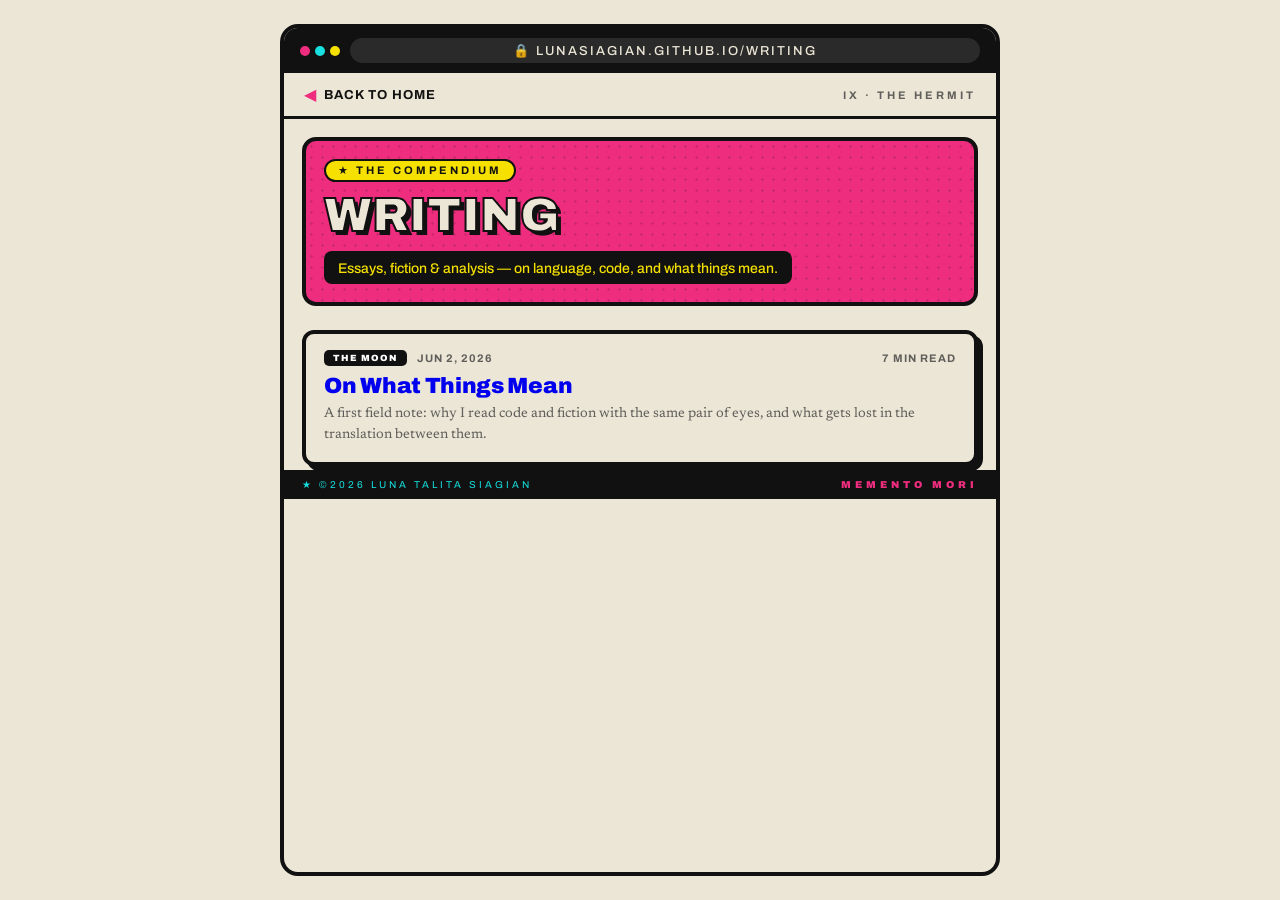
==== writing/index.html @ ccf1a3ba "Add self-hosted writing section; rework homepage with ZZZ x P3 UX - Homepage: ZZZ comic-zine UI + Pe" ====
<!DOCTYPE html>
<html lang="en">
<head>
<meta charset="UTF-8">
<meta name="viewport" content="width=device-width, initial-scale=1.0">
<title>Writing — Luna Talita Siagian</title>
<meta name="description" content="Essays, fiction & analysis by Luna Talita Siagian — on language, code, and what things mean.">
<link rel="preconnect" href="https://fonts.googleapis.com">
<link rel="preconnect" href="https://fonts.gstatic.com" crossorigin>
<link href="https://fonts.googleapis.com/css2?family=Archivo:wght@400;500;700;900&family=Newsreader:ital,opsz,wght@0,6..72,400;0,6..72,500;1,6..72,400&display=swap" rel="stylesheet">
<link rel="stylesheet" href="writing.css">
</head>
<body>
  <main class="page">

    <div class="chrome">
      <div class="dots">
        <span style="background:var(--pink)"></span>
        <span style="background:var(--cyan)"></span>
        <span style="background:var(--yellow)"></span>
      </div>
      <div class="urlbar">&#128274; LUNASIAGIAN.GITHUB.IO/WRITING</div>
    </div>

    <div class="subnav">
      <a class="back" href="../index.html"><span class="arr">&#9664;</span> BACK TO HOME</a>
      <span class="crumb">IX &middot; THE HERMIT</span>
    </div>

    <div class="arc-hero">
      <div class="halftone"></div>
      <span class="label">&#9733; THE COMPENDIUM</span>
      <h1>WRITING</h1>
      <div class="blurb"><span>Essays, fiction &amp; analysis &mdash; on language, code, and what things mean.</span></div>
    </div>

    <!-- ===========================================================
         ESSAY INDEX
         To add a new essay: copy one <a class="entry"> block,
         point href at your new file, and fill in the fields.
         Newest essay goes at the TOP.
         =========================================================== -->
    <div class="list">

      <a class="entry" href="on-what-things-mean.html">
        <div class="meta">
          <span class="arc-tag">THE MOON</span>
          <span class="date">JUN 2, 2026</span>
          <span class="rt">7 MIN READ</span>
        </div>
        <h2>On What Things Mean</h2>
        <p class="dek">A first field note: why I read code and fiction with the same pair of eyes, and what gets lost in the translation between them.</p>
      </a>

    </div>

    <footer>
      <span class="left">&#9733; &copy;2026 LUNA TALITA SIAGIAN</span>
      <span class="right">MEMENTO MORI</span>
    </footer>

  </main>
</body>
</html>
---- writing/writing.css ----
/* ============================================================
   Luna Talita Siagian — Writing
   Shared stylesheet for the essay index and all essay pages.
   ZZZ comic-zine surface · Persona 3 UX framing.
   Edit ONCE here; every essay updates.
   ============================================================ */

:root{
  --pink:#EF2D7E;
  --cyan:#16E0E0;
  --yellow:#F5E000;
  --cream:#ECE6D6;
  --ink:#111111;
  --muted:#5F5E5A;
}
*{margin:0;padding:0;box-sizing:border-box;}
body{
  background:var(--cream);
  font-family:'Archivo',system-ui,sans-serif;
  color:var(--ink);
  min-height:100vh;
  display:flex;
  justify-content:center;
  padding:24px 16px;
}
.page{
  width:100%;
  max-width:720px;
  background:var(--cream);
  border:4px solid var(--ink);
  border-radius:18px;
  overflow:hidden;
}

/* browser-chrome bar (matches homepage) */
.chrome{background:var(--ink);display:flex;align-items:center;gap:10px;padding:10px 16px;}
.dots{display:flex;gap:5px;}
.dots span{width:10px;height:10px;border-radius:50%;display:block;}
.urlbar{flex:1;background:#2a2a2a;border-radius:20px;text-align:center;color:var(--cream);font-size:13px;letter-spacing:2px;padding:5px 0;font-weight:500;}

/* back / breadcrumb bar (P3 menu return) */
.subnav{display:flex;align-items:center;justify-content:space-between;padding:12px 20px;border-bottom:3px solid var(--ink);flex-wrap:wrap;gap:8px;}
.subnav .back{display:inline-flex;align-items:center;gap:7px;text-decoration:none;color:var(--ink);font-weight:700;font-size:13px;letter-spacing:1px;transition:transform .1s ease;}
.subnav .back:hover{transform:translateX(-3px);}
.subnav .back .arr{color:var(--pink);font-size:16px;}
.subnav .crumb{font-size:11px;letter-spacing:3px;font-weight:700;color:var(--muted);}

/* ---- archive header (index page) ---- */
.arc-hero{position:relative;margin:18px;border:4px solid var(--ink);border-radius:14px;background:var(--pink);overflow:hidden;padding:18px;}
.arc-hero .halftone{position:absolute;inset:0;background-image:radial-gradient(var(--ink) 1.3px,transparent 1.3px);background-size:11px 11px;opacity:0.16;}
.arc-hero .label{position:relative;font-size:11px;letter-spacing:3px;font-weight:700;color:var(--ink);background:var(--yellow);display:inline-block;padding:3px 12px;border-radius:20px;border:2px solid var(--ink);}
.arc-hero h1{position:relative;margin-top:12px;font-size:48px;line-height:0.9;font-weight:900;color:var(--cream);-webkit-text-stroke:2px var(--ink);text-shadow:4px 4px 0 var(--ink);}
.arc-hero .blurb{position:relative;margin-top:14px;background:var(--ink);display:inline-block;padding:8px 14px;border-radius:8px;}
.arc-hero .blurb span{color:var(--yellow);font-size:14px;font-weight:500;}

/* ---- essay list ---- */
.list{display:flex;flex-direction:column;gap:12px;padding:6px 18px 4px;}
.entry{position:relative;display:block;text-decoration:none;border:4px solid var(--ink);border-radius:12px;background:var(--cream);padding:16px 18px;box-shadow:5px 5px 0 var(--ink);transition:transform .12s ease,box-shadow .12s ease;}
.entry:hover{transform:translate(-2px,-2px);box-shadow:7px 7px 0 var(--pink);}
.entry::before{content:"\25B6";position:absolute;left:-2px;top:24px;transform:translate(-130%,0) scale(.6);color:var(--pink);font-size:18px;opacity:0;text-shadow:2px 2px 0 var(--ink);transition:transform .12s ease,opacity .12s ease;}
.entry:hover::before{opacity:1;transform:translate(-130%,0) scale(1);}
.entry .meta{display:flex;align-items:center;gap:10px;flex-wrap:wrap;margin-bottom:8px;}
.entry .arc-tag{font-size:9px;letter-spacing:1px;font-weight:900;color:#fff;background:var(--ink);padding:3px 9px;border-radius:5px;}
.entry .date{font-size:11px;letter-spacing:1px;font-weight:700;color:var(--muted);}
.entry .rt{font-size:11px;letter-spacing:1px;font-weight:700;color:var(--muted);margin-left:auto;}
.entry h2{font-size:22px;line-height:1.1;font-weight:900;letter-spacing:-0.3px;}
.entry .dek{margin-top:6px;font-size:14px;line-height:1.5;color:var(--muted);font-family:'Newsreader',Georgia,serif;}

/* ---- single essay article ---- */
.article{padding:6px 0 0;}
.article .head{margin:18px;border:4px solid var(--ink);border-radius:14px;background:var(--cyan);overflow:hidden;padding:20px 18px;position:relative;}
.article .head .halftone{position:absolute;inset:0;background-image:radial-gradient(var(--ink) 1.3px,transparent 1.3px);background-size:11px 11px;opacity:0.14;}
.article .head .meta{position:relative;display:flex;align-items:center;gap:10px;flex-wrap:wrap;margin-bottom:10px;}
.article .head .arc-tag{font-size:9px;letter-spacing:1px;font-weight:900;color:var(--yellow);background:var(--ink);padding:3px 9px;border-radius:5px;}
.article .head .date,.article .head .rt{font-size:11px;letter-spacing:1px;font-weight:700;color:var(--ink);}
.article .head h1{position:relative;font-size:40px;line-height:0.95;font-weight:900;letter-spacing:-0.8px;color:var(--cream);-webkit-text-stroke:2px var(--ink);text-shadow:4px 4px 0 var(--ink);}
.article .head .dek{position:relative;margin-top:14px;font-family:'Newsreader',Georgia,serif;font-size:17px;line-height:1.5;color:var(--ink);font-weight:500;max-width:90%;}

/* body typography — readable long-form serif */
.body{padding:8px 28px 28px;font-family:'Newsreader',Georgia,serif;font-size:18px;line-height:1.72;color:#1c1c1a;}
.body > *{max-width:600px;margin-left:auto;margin-right:auto;}
.body p{margin:0 0 1.1em;}
.body h2{font-family:'Archivo',sans-serif;font-size:24px;font-weight:900;letter-spacing:-0.3px;margin:1.6em auto 0.5em;line-height:1.15;}
.body h3{font-family:'Archivo',sans-serif;font-size:18px;font-weight:700;letter-spacing:0.3px;margin:1.4em auto 0.4em;}
.body a{color:var(--ink);text-decoration:underline;text-decoration-color:var(--pink);text-decoration-thickness:2px;text-underline-offset:2px;}
.body a:hover{background:var(--yellow);}
.body blockquote{border-left:4px solid var(--pink);background:rgba(0,0,0,0.03);padding:10px 18px;margin:1.4em auto;font-style:italic;}
.body em{font-style:italic;}
.body strong{font-weight:700;}
.body hr{border:none;border-top:3px dashed var(--ink);max-width:120px;margin:2em auto;opacity:0.5;}
.body code{font-family:ui-monospace,Menlo,Consolas,monospace;font-size:0.85em;background:var(--ink);color:var(--cream);padding:1px 6px;border-radius:4px;}
.body ul,.body ol{margin:0 auto 1.1em;padding-left:1.3em;}
.body li{margin-bottom:0.4em;}
.body figure{margin:1.6em auto;}
.body figure img{max-width:100%;border:4px solid var(--ink);border-radius:10px;display:block;}
.body figcaption{font-family:'Archivo',sans-serif;font-size:12px;letter-spacing:0.5px;color:var(--muted);margin-top:8px;text-align:center;}

/* essay footer nav (cross-post + back) */
.essay-foot{margin:22px 28px;border-top:3px solid var(--ink);padding-top:18px;display:flex;align-items:center;justify-content:space-between;flex-wrap:wrap;gap:12px;}
.essay-foot .substack{text-decoration:none;font-weight:700;font-size:12px;letter-spacing:1px;color:var(--ink);border:3px solid var(--ink);border-radius:8px;padding:6px 14px;box-shadow:3px 3px 0 var(--pink);transition:transform .1s ease;}
.essay-foot .substack:hover{transform:translate(-1px,-1px);}
.essay-foot .more{text-decoration:none;font-weight:700;font-size:12px;letter-spacing:1px;color:var(--muted);}
.essay-foot .more:hover{color:var(--ink);}

/* footer (matches homepage) */
footer{display:flex;align-items:center;justify-content:space-between;background:var(--ink);padding:9px 18px;flex-wrap:wrap;gap:8px;}
footer .left{color:var(--cyan);font-size:10px;letter-spacing:3px;}
footer .right{color:var(--pink);font-size:10px;letter-spacing:4px;font-weight:900;}

@media (max-width:520px){
  .arc-hero h1{font-size:36px;}
  .article .head h1{font-size:30px;}
  .body{padding:8px 18px 24px;font-size:17px;}
  .entry .rt{margin-left:0;width:100%;}
}
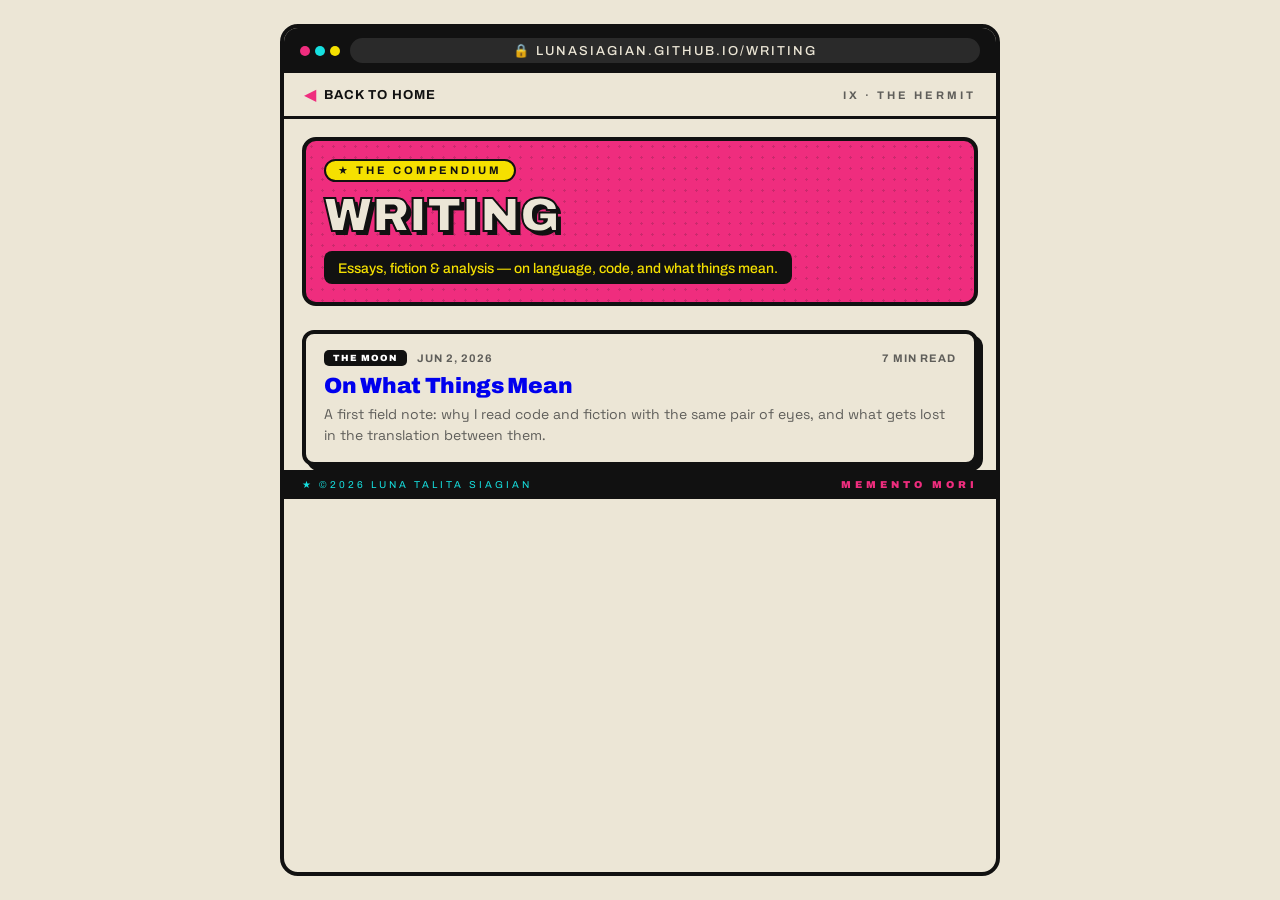
==== commit 953470e7: "switching essay body font to feel more congruous with the website theme" ====
--- a/writing/index.html
+++ b/writing/index.html
@@ -7,7 +7,7 @@
 <meta name="description" content="Essays, fiction & analysis by Luna Talita Siagian — on language, code, and what things mean.">
 <link rel="preconnect" href="https://fonts.googleapis.com">
 <link rel="preconnect" href="https://fonts.gstatic.com" crossorigin>
-<link href="https://fonts.googleapis.com/css2?family=Archivo:wght@400;500;700;900&family=Newsreader:ital,opsz,wght@0,6..72,400;0,6..72,500;1,6..72,400&display=swap" rel="stylesheet">
+<link href="https://fonts.googleapis.com/css2?family=Archivo:wght@400;500;700;900&family=Space+Grotesk:wght@400;500;700&display=swap" rel="stylesheet">
 <link rel="stylesheet" href="writing.css">
 </head>
 <body>
--- a/writing/writing.css
+++ b/writing/writing.css
@@ -64,7 +64,7 @@
 .entry .date{font-size:11px;letter-spacing:1px;font-weight:700;color:var(--muted);}
 .entry .rt{font-size:11px;letter-spacing:1px;font-weight:700;color:var(--muted);margin-left:auto;}
 .entry h2{font-size:22px;line-height:1.1;font-weight:900;letter-spacing:-0.3px;}
-.entry .dek{margin-top:6px;font-size:14px;line-height:1.5;color:var(--muted);font-family:'Newsreader',Georgia,serif;}
+.entry .dek{margin-top:6px;font-size:14px;line-height:1.5;color:var(--muted);font-family:'Space Grotesk',ui-sans-serif,sans-serif;}
 
 /* ---- single essay article ---- */
 .article{padding:6px 0 0;}
@@ -74,10 +74,10 @@
 .article .head .arc-tag{font-size:9px;letter-spacing:1px;font-weight:900;color:var(--yellow);background:var(--ink);padding:3px 9px;border-radius:5px;}
 .article .head .date,.article .head .rt{font-size:11px;letter-spacing:1px;font-weight:700;color:var(--ink);}
 .article .head h1{position:relative;font-size:40px;line-height:0.95;font-weight:900;letter-spacing:-0.8px;color:var(--cream);-webkit-text-stroke:2px var(--ink);text-shadow:4px 4px 0 var(--ink);}
-.article .head .dek{position:relative;margin-top:14px;font-family:'Newsreader',Georgia,serif;font-size:17px;line-height:1.5;color:var(--ink);font-weight:500;max-width:90%;}
+.article .head .dek{position:relative;margin-top:14px;font-family:'Space Grotesk',ui-sans-serif,sans-serif;font-size:17px;line-height:1.5;color:var(--ink);font-weight:500;max-width:90%;}
 
 /* body typography — readable long-form serif */
-.body{padding:8px 28px 28px;font-family:'Newsreader',Georgia,serif;font-size:18px;line-height:1.72;color:#1c1c1a;}
+.body{padding:8px 28px 28px;font-family:'Space Grotesk',ui-sans-serif,sans-serif;font-size:17px;line-height:1.62;color:#1c1c1a;letter-spacing:-0.1px;}
 .body > *{max-width:600px;margin-left:auto;margin-right:auto;}
 .body p{margin:0 0 1.1em;}
 .body h2{font-family:'Archivo',sans-serif;font-size:24px;font-weight:900;letter-spacing:-0.3px;margin:1.6em auto 0.5em;line-height:1.15;}
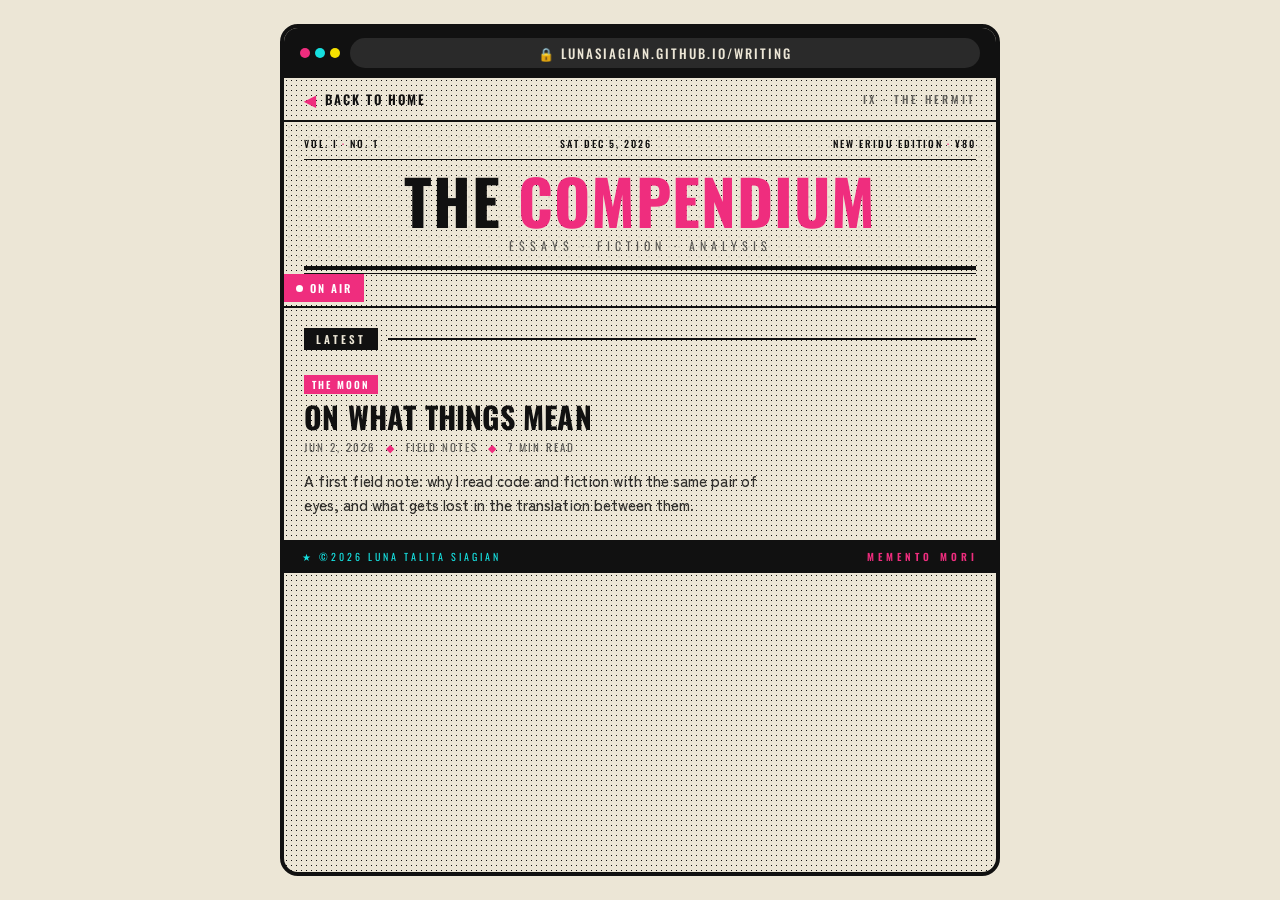
==== commit 96a7c990: "hopefully this time i'm happy with the way it looks and nothing breaks" ====
--- a/writing/index.html
+++ b/writing/index.html
@@ -7,7 +7,7 @@
 <meta name="description" content="Essays, fiction & analysis by Luna Talita Siagian — on language, code, and what things mean.">
 <link rel="preconnect" href="https://fonts.googleapis.com">
 <link rel="preconnect" href="https://fonts.gstatic.com" crossorigin>
-<link href="https://fonts.googleapis.com/css2?family=Archivo:wght@400;500;700;900&family=Space+Grotesk:wght@400;500;700&display=swap" rel="stylesheet">
+<link href="https://fonts.googleapis.com/css2?family=Oswald:wght@400;500;600;700&family=Zen+Kaku+Gothic+New:wght@400;500;700;900&display=swap" rel="stylesheet">
 <link rel="stylesheet" href="writing.css">
 </head>
 <body>
@@ -27,28 +27,44 @@
       <span class="crumb">IX &middot; THE HERMIT</span>
     </div>
 
-    <div class="arc-hero">
+    <!-- ===================== MASTHEAD ===================== -->
+    <div class="masthead">
       <div class="halftone"></div>
-      <span class="label">&#9733; THE COMPENDIUM</span>
-      <h1>WRITING</h1>
-      <div class="blurb"><span>Essays, fiction &amp; analysis &mdash; on language, code, and what things mean.</span></div>
+      <div class="ed-row">
+        <span>VOL. I <span class="dot">&middot;</span> NO. 1</span>
+        <span id="ed-date">&mdash; &mdash;</span>
+        <span>NEW ERIDU EDITION <span class="dot">&middot;</span> &yen;80</span>
+      </div>
+      <div class="nameplate">THE&nbsp;<span class="neon">COMPENDIUM</span></div>
+      <div class="tagline">ESSAYS &middot; FICTION &middot; ANALYSIS</div>
+    </div>
+    <div class="rule2"></div>
+
+    <!-- broadcast strip -->
+    <div class="broadcast">
+      <span class="live">ON AIR</span>
+      <div class="ticker"><span>ESSAYS &middot; FICTION &middot; ANALYSIS &middot; ON LANGUAGE, CODE &amp; MEANING &middot; I EXPLORE WHAT THINGS MEAN &mdash; THROUGH CODE, THROUGH FICTION &middot;&nbsp;</span></div>
     </div>
 
-    <!-- ===========================================================
-         ESSAY INDEX
-         To add a new essay: copy one <a class="entry"> block,
-         point href at your new file, and fill in the fields.
-         Newest essay goes at the TOP.
-         =========================================================== -->
-    <div class="list">
+    <!-- ===================== FRONT PAGE ===================== -->
+    <div class="frontpage">
+      <div class="section-tag"><span class="t">LATEST</span><span class="ln"></span></div>
 
-      <a class="entry" href="on-what-things-mean.html">
-        <div class="meta">
-          <span class="arc-tag">THE MOON</span>
-          <span class="date">JUN 2, 2026</span>
-          <span class="rt">7 MIN READ</span>
+      <!-- ===========================================================
+           ESSAY INDEX
+           To add a new essay: copy one <a class="story"> block,
+           point href at your new file, and fill in the fields.
+           Newest essay goes at the TOP.
+           =========================================================== -->
+
+      <a class="story" href="on-what-things-mean.html">
+        <span class="kicker">THE MOON</span>
+        <div class="head">On What Things Mean</div>
+        <div class="dateline">
+          <span>JUN 2, 2026</span><span class="sep">&#9670;</span>
+          <span>FIELD NOTES</span><span class="sep">&#9670;</span>
+          <span>7 MIN READ</span>
         </div>
-        <h2>On What Things Mean</h2>
         <p class="dek">A first field note: why I read code and fiction with the same pair of eyes, and what gets lost in the translation between them.</p>
       </a>
 
@@ -60,5 +76,15 @@
     </footer>
 
   </main>
+
+<script>
+  /* live dateline in the masthead edition row */
+  (function(){
+    var WD=["SUN","MON","TUE","WED","THU","FRI","SAT"];
+    var MO=["JAN","FEB","MAR","APR","MAY","JUN","JUL","AUG","SEP","OCT","NOV","DEC"];
+    var d=new Date(), el=document.getElementById("ed-date");
+    if(el) el.textContent=WD[d.getDay()]+" "+MO[d.getMonth()]+" "+d.getDate()+", "+d.getFullYear();
+  })();
+</script>
 </body>
 </html>
--- a/writing/writing.css
+++ b/writing/writing.css
@@ -1,7 +1,9 @@
 /* ============================================================
    Luna Talita Siagian — Writing
-   Shared stylesheet for the essay index and all essay pages.
-   ZZZ comic-zine surface · Persona 3 UX framing.
+   Shared stylesheet for the essay index + all essay pages.
+   ZZZ comic-zine + 80s Hong Kong / Tokyo broadcast-newsprint.
+   Ink-on-cream newsprint, neon spot colour, condensed tabloid
+   headlines (Oswald), Tokyo-gothic body (Zen Kaku Gothic New).
    Edit ONCE here; every essay updates.
    ============================================================ */
 
@@ -12,11 +14,14 @@
   --cream:#ECE6D6;
   --ink:#111111;
   --muted:#5F5E5A;
+  --news:#E4DDC9;            /* slightly warmer newsprint panel */
+  --disp:'Oswald',sans-serif;
+  --body:'Zen Kaku Gothic New',system-ui,sans-serif;
 }
 *{margin:0;padding:0;box-sizing:border-box;}
 body{
   background:var(--cream);
-  font-family:'Archivo',system-ui,sans-serif;
+  font-family:var(--body);
   color:var(--ink);
   min-height:100vh;
   display:flex;
@@ -30,86 +35,131 @@
   border:4px solid var(--ink);
   border-radius:18px;
   overflow:hidden;
+  /* faint newsprint grain */
+  background-image:radial-gradient(var(--ink) 0.5px, transparent 0.6px);
+  background-size:5px 5px;
+  background-blend-mode:normal;
 }
+.page{background-color:var(--cream);}
 
 /* browser-chrome bar (matches homepage) */
 .chrome{background:var(--ink);display:flex;align-items:center;gap:10px;padding:10px 16px;}
 .dots{display:flex;gap:5px;}
 .dots span{width:10px;height:10px;border-radius:50%;display:block;}
-.urlbar{flex:1;background:#2a2a2a;border-radius:20px;text-align:center;color:var(--cream);font-size:13px;letter-spacing:2px;padding:5px 0;font-weight:500;}
+.urlbar{flex:1;background:#2a2a2a;border-radius:20px;text-align:center;color:var(--cream);font-size:13px;letter-spacing:2px;padding:5px 0;font-weight:500;font-family:var(--disp);}
 
-/* back / breadcrumb bar (P3 menu return) */
-.subnav{display:flex;align-items:center;justify-content:space-between;padding:12px 20px;border-bottom:3px solid var(--ink);flex-wrap:wrap;gap:8px;}
-.subnav .back{display:inline-flex;align-items:center;gap:7px;text-decoration:none;color:var(--ink);font-weight:700;font-size:13px;letter-spacing:1px;transition:transform .1s ease;}
+/* return / breadcrumb bar */
+.subnav{display:flex;align-items:center;justify-content:space-between;padding:10px 20px;border-bottom:2px solid var(--ink);flex-wrap:wrap;gap:8px;font-family:var(--disp);}
+.subnav .back{display:inline-flex;align-items:center;gap:7px;text-decoration:none;color:var(--ink);font-weight:600;font-size:13px;letter-spacing:2px;text-transform:uppercase;transition:transform .1s ease;}
 .subnav .back:hover{transform:translateX(-3px);}
-.subnav .back .arr{color:var(--pink);font-size:16px;}
-.subnav .crumb{font-size:11px;letter-spacing:3px;font-weight:700;color:var(--muted);}
+.subnav .back .arr{color:var(--pink);font-size:15px;}
+.subnav .crumb{font-size:11px;letter-spacing:3px;font-weight:500;color:var(--muted);text-transform:uppercase;}
 
-/* ---- archive header (index page) ---- */
-.arc-hero{position:relative;margin:18px;border:4px solid var(--ink);border-radius:14px;background:var(--pink);overflow:hidden;padding:18px;}
-.arc-hero .halftone{position:absolute;inset:0;background-image:radial-gradient(var(--ink) 1.3px,transparent 1.3px);background-size:11px 11px;opacity:0.16;}
-.arc-hero .label{position:relative;font-size:11px;letter-spacing:3px;font-weight:700;color:var(--ink);background:var(--yellow);display:inline-block;padding:3px 12px;border-radius:20px;border:2px solid var(--ink);}
-.arc-hero h1{position:relative;margin-top:12px;font-size:48px;line-height:0.9;font-weight:900;color:var(--cream);-webkit-text-stroke:2px var(--ink);text-shadow:4px 4px 0 var(--ink);}
-.arc-hero .blurb{position:relative;margin-top:14px;background:var(--ink);display:inline-block;padding:8px 14px;border-radius:8px;}
-.arc-hero .blurb span{color:var(--yellow);font-size:14px;font-weight:500;}
+/* ===================== MASTHEAD (newspaper nameplate) ===================== */
+.masthead{position:relative;padding:14px 20px 0;overflow:hidden;}
+.masthead .halftone{position:absolute;inset:0;background-image:radial-gradient(var(--ink) 1.2px,transparent 1.2px);background-size:10px 10px;opacity:0.08;pointer-events:none;}
+.ed-row{position:relative;display:flex;align-items:center;justify-content:space-between;gap:8px;flex-wrap:wrap;
+  font-family:var(--disp);font-size:10px;letter-spacing:2px;text-transform:uppercase;font-weight:500;color:var(--ink);
+  padding-bottom:8px;border-bottom:1px solid var(--ink);}
+.ed-row .dot{color:var(--pink);}
+.nameplate{position:relative;text-align:center;font-family:var(--disp);font-weight:700;text-transform:uppercase;
+  font-size:62px;line-height:0.92;letter-spacing:1px;margin:12px 0 8px;color:var(--ink);}
+.nameplate .neon{color:var(--pink);}
+.tagline{position:relative;text-align:center;font-family:var(--disp);font-weight:400;font-size:12px;letter-spacing:5px;
+  text-transform:uppercase;color:var(--muted);padding-bottom:12px;}
+/* classic double rule */
+.rule2{height:0;border-top:4px solid var(--ink);position:relative;margin:0 20px;}
+.rule2::after{content:"";position:absolute;left:0;right:0;top:3px;border-top:1px solid var(--ink);}
 
-/* ---- essay list ---- */
-.list{display:flex;flex-direction:column;gap:12px;padding:6px 18px 4px;}
-.entry{position:relative;display:block;text-decoration:none;border:4px solid var(--ink);border-radius:12px;background:var(--cream);padding:16px 18px;box-shadow:5px 5px 0 var(--ink);transition:transform .12s ease,box-shadow .12s ease;}
-.entry:hover{transform:translate(-2px,-2px);box-shadow:7px 7px 0 var(--pink);}
-.entry::before{content:"\25B6";position:absolute;left:-2px;top:24px;transform:translate(-130%,0) scale(.6);color:var(--pink);font-size:18px;opacity:0;text-shadow:2px 2px 0 var(--ink);transition:transform .12s ease,opacity .12s ease;}
-.entry:hover::before{opacity:1;transform:translate(-130%,0) scale(1);}
-.entry .meta{display:flex;align-items:center;gap:10px;flex-wrap:wrap;margin-bottom:8px;}
-.entry .arc-tag{font-size:9px;letter-spacing:1px;font-weight:900;color:#fff;background:var(--ink);padding:3px 9px;border-radius:5px;}
-.entry .date{font-size:11px;letter-spacing:1px;font-weight:700;color:var(--muted);}
-.entry .rt{font-size:11px;letter-spacing:1px;font-weight:700;color:var(--muted);margin-left:auto;}
-.entry h2{font-size:22px;line-height:1.1;font-weight:900;letter-spacing:-0.3px;}
-.entry .dek{margin-top:6px;font-size:14px;line-height:1.5;color:var(--muted);font-family:'Space Grotesk',ui-sans-serif,sans-serif;}
+/* broadcast strip under masthead */
+.broadcast{display:flex;align-items:center;gap:0;border-bottom:2px solid var(--ink);font-family:var(--disp);}
+.broadcast .live{background:var(--pink);color:#fff;font-size:11px;font-weight:600;letter-spacing:2px;padding:6px 12px;display:flex;align-items:center;gap:7px;text-transform:uppercase;}
+.broadcast .live::before{content:"";width:7px;height:7px;border-radius:50%;background:#fff;animation:blink 1.6s ease-in-out infinite;}
+.broadcast .ticker{flex:1;overflow:hidden;white-space:nowrap;padding:6px 0;}
+.broadcast .ticker span{display:inline-block;font-size:11px;letter-spacing:3px;text-transform:uppercase;color:var(--ink);font-weight:500;padding-left:100%;animation:marquee 18s linear infinite;}
 
-/* ---- single essay article ---- */
-.article{padding:6px 0 0;}
-.article .head{margin:18px;border:4px solid var(--ink);border-radius:14px;background:var(--cyan);overflow:hidden;padding:20px 18px;position:relative;}
-.article .head .halftone{position:absolute;inset:0;background-image:radial-gradient(var(--ink) 1.3px,transparent 1.3px);background-size:11px 11px;opacity:0.14;}
-.article .head .meta{position:relative;display:flex;align-items:center;gap:10px;flex-wrap:wrap;margin-bottom:10px;}
-.article .head .arc-tag{font-size:9px;letter-spacing:1px;font-weight:900;color:var(--yellow);background:var(--ink);padding:3px 9px;border-radius:5px;}
-.article .head .date,.article .head .rt{font-size:11px;letter-spacing:1px;font-weight:700;color:var(--ink);}
-.article .head h1{position:relative;font-size:40px;line-height:0.95;font-weight:900;letter-spacing:-0.8px;color:var(--cream);-webkit-text-stroke:2px var(--ink);text-shadow:4px 4px 0 var(--ink);}
-.article .head .dek{position:relative;margin-top:14px;font-family:'Space Grotesk',ui-sans-serif,sans-serif;font-size:17px;line-height:1.5;color:var(--ink);font-weight:500;max-width:90%;}
+/* ===================== FRONT PAGE (essay index list) ===================== */
+.frontpage{padding:4px 20px 8px;}
+.section-tag{display:flex;align-items:center;gap:10px;margin:16px 0 4px;font-family:var(--disp);}
+.section-tag .t{background:var(--ink);color:var(--cream);font-size:11px;letter-spacing:3px;font-weight:600;padding:3px 12px;text-transform:uppercase;}
+.section-tag .ln{flex:1;height:2px;background:var(--ink);}
 
-/* body typography — readable long-form serif */
-.body{padding:8px 28px 28px;font-family:'Space Grotesk',ui-sans-serif,sans-serif;font-size:17px;line-height:1.62;color:#1c1c1a;letter-spacing:-0.1px;}
-.body > *{max-width:600px;margin-left:auto;margin-right:auto;}
-.body p{margin:0 0 1.1em;}
-.body h2{font-family:'Archivo',sans-serif;font-size:24px;font-weight:900;letter-spacing:-0.3px;margin:1.6em auto 0.5em;line-height:1.15;}
-.body h3{font-family:'Archivo',sans-serif;font-size:18px;font-weight:700;letter-spacing:0.3px;margin:1.4em auto 0.4em;}
+.story{position:relative;display:block;text-decoration:none;color:var(--ink);padding:16px 0;border-top:2px solid var(--ink);transition:background .12s ease,padding-left .12s ease;}
+.story:first-of-type{border-top:none;}
+.story:hover{background:rgba(239,45,126,0.06);padding-left:10px;}
+.story::before{content:"\25B6";position:absolute;left:-4px;top:18px;color:var(--pink);font-size:14px;opacity:0;transform:translateX(-6px);transition:opacity .12s,transform .12s;}
+.story:hover::before{opacity:1;transform:translateX(0);}
+.story .kicker{display:inline-block;font-family:var(--disp);font-size:10px;font-weight:600;letter-spacing:2px;text-transform:uppercase;color:#fff;background:var(--pink);padding:2px 8px;margin-bottom:8px;}
+.story .head{font-family:var(--disp);font-weight:700;text-transform:uppercase;font-size:30px;line-height:0.98;letter-spacing:0.2px;}
+.story:hover .head{color:var(--pink);}
+.story .dateline{font-family:var(--disp);font-size:11px;letter-spacing:2px;text-transform:uppercase;color:var(--muted);margin:8px 0;display:flex;gap:10px;flex-wrap:wrap;}
+.story .dateline .sep{color:var(--pink);}
+.story .dek{font-family:var(--body);font-size:15px;line-height:1.55;color:#33322f;max-width:60ch;}
+
+/* ===================== ARTICLE ===================== */
+.article{padding:0;}
+.art-head{position:relative;padding:18px 20px 0;}
+.art-head .halftone{position:absolute;inset:0;background-image:radial-gradient(var(--ink) 1.2px,transparent 1.2px);background-size:10px 10px;opacity:0.08;pointer-events:none;}
+.art-head .kicker{position:relative;display:inline-block;font-family:var(--disp);font-size:11px;font-weight:600;letter-spacing:2px;text-transform:uppercase;color:var(--yellow);background:var(--ink);padding:3px 10px;}
+.headline{position:relative;font-family:var(--disp);font-weight:700;text-transform:uppercase;font-size:52px;line-height:0.94;letter-spacing:0.3px;margin:12px 0 12px;color:var(--ink);}
+.byline{position:relative;display:flex;align-items:center;gap:12px;flex-wrap:wrap;font-family:var(--disp);font-size:11px;letter-spacing:2px;text-transform:uppercase;color:var(--muted);padding:10px 0;border-top:2px solid var(--ink);border-bottom:1px solid var(--ink);}
+.byline .by{color:var(--ink);font-weight:600;}
+.byline .sep{color:var(--pink);}
+.dek{position:relative;font-family:var(--body);font-weight:500;font-size:18px;line-height:1.5;color:#2a2926;margin:14px 0 0;max-width:62ch;}
+
+/* CRT broadcast lower-third */
+.lowerthird{position:relative;margin:16px 20px 0;background:var(--ink);color:var(--cream);display:flex;align-items:center;gap:12px;
+  padding:9px 14px;font-family:var(--disp);overflow:hidden;}
+.lowerthird::after{content:"";position:absolute;inset:0;pointer-events:none;
+  background:repeating-linear-gradient(to bottom, rgba(255,255,255,0.05) 0 1px, transparent 1px 3px);}
+.lowerthird .ch{background:var(--cyan);color:#06343a;font-size:11px;font-weight:600;letter-spacing:2px;padding:3px 9px;text-transform:uppercase;}
+.lowerthird .cap{font-size:11px;letter-spacing:3px;text-transform:uppercase;color:var(--cream);}
+.lowerthird .rec{margin-left:auto;display:flex;align-items:center;gap:7px;font-size:10px;letter-spacing:2px;color:var(--pink);}
+.lowerthird .rec::before{content:"";width:7px;height:7px;border-radius:50%;background:var(--pink);animation:blink 1.6s ease-in-out infinite;}
+
+/* body — Tokyo-gothic, readable long-form */
+.body{padding:18px 28px 28px;font-family:var(--body);font-size:17px;line-height:1.78;color:#1c1c1a;}
+.body > *{max-width:62ch;margin-left:auto;margin-right:auto;}
+.body p{margin:0 0 1.15em;}
+.body > p:first-of-type::first-letter{float:left;font-family:var(--disp);font-weight:700;font-size:62px;line-height:0.72;padding:6px 10px 0 0;color:var(--pink);}
+.body h2{font-family:var(--disp);font-weight:700;text-transform:uppercase;font-size:24px;letter-spacing:0.4px;margin:1.7em auto 0.5em;line-height:1.1;border-bottom:2px solid var(--ink);padding-bottom:6px;}
+.body h3{font-family:var(--disp);font-weight:600;text-transform:uppercase;font-size:16px;letter-spacing:1px;margin:1.4em auto 0.4em;}
 .body a{color:var(--ink);text-decoration:underline;text-decoration-color:var(--pink);text-decoration-thickness:2px;text-underline-offset:2px;}
 .body a:hover{background:var(--yellow);}
-.body blockquote{border-left:4px solid var(--pink);background:rgba(0,0,0,0.03);padding:10px 18px;margin:1.4em auto;font-style:italic;}
+.body blockquote{font-family:var(--disp);font-weight:500;text-transform:uppercase;font-size:21px;line-height:1.25;letter-spacing:0.3px;
+  border-top:3px solid var(--ink);border-bottom:3px solid var(--ink);padding:16px 0;margin:1.6em auto;color:var(--ink);max-width:54ch;}
 .body em{font-style:italic;}
 .body strong{font-weight:700;}
-.body hr{border:none;border-top:3px dashed var(--ink);max-width:120px;margin:2em auto;opacity:0.5;}
+.body hr{border:none;border-top:3px double var(--ink);max-width:140px;margin:2em auto;}
 .body code{font-family:ui-monospace,Menlo,Consolas,monospace;font-size:0.85em;background:var(--ink);color:var(--cream);padding:1px 6px;border-radius:4px;}
-.body ul,.body ol{margin:0 auto 1.1em;padding-left:1.3em;}
-.body li{margin-bottom:0.4em;}
+.body ul,.body ol{margin:0 auto 1.15em;padding-left:1.3em;}
+.body li{margin-bottom:0.45em;}
 .body figure{margin:1.6em auto;}
-.body figure img{max-width:100%;border:4px solid var(--ink);border-radius:10px;display:block;}
-.body figcaption{font-family:'Archivo',sans-serif;font-size:12px;letter-spacing:0.5px;color:var(--muted);margin-top:8px;text-align:center;}
+.body figure img{max-width:100%;border:3px solid var(--ink);display:block;}
+.body figcaption{font-family:var(--disp);font-size:11px;letter-spacing:1px;text-transform:uppercase;color:var(--muted);margin-top:8px;text-align:center;}
 
-/* essay footer nav (cross-post + back) */
-.essay-foot{margin:22px 28px;border-top:3px solid var(--ink);padding-top:18px;display:flex;align-items:center;justify-content:space-between;flex-wrap:wrap;gap:12px;}
-.essay-foot .substack{text-decoration:none;font-weight:700;font-size:12px;letter-spacing:1px;color:var(--ink);border:3px solid var(--ink);border-radius:8px;padding:6px 14px;box-shadow:3px 3px 0 var(--pink);transition:transform .1s ease;}
+/* essay footer */
+.essay-foot{margin:22px 28px;border-top:3px double var(--ink);padding-top:18px;display:flex;align-items:center;justify-content:space-between;flex-wrap:wrap;gap:12px;font-family:var(--disp);}
+.essay-foot .substack{text-decoration:none;font-weight:600;font-size:12px;letter-spacing:2px;text-transform:uppercase;color:var(--ink);border:3px solid var(--ink);padding:6px 14px;box-shadow:4px 4px 0 var(--pink);transition:transform .1s ease;}
 .essay-foot .substack:hover{transform:translate(-1px,-1px);}
-.essay-foot .more{text-decoration:none;font-weight:700;font-size:12px;letter-spacing:1px;color:var(--muted);}
+.essay-foot .more{text-decoration:none;font-weight:500;font-size:12px;letter-spacing:2px;text-transform:uppercase;color:var(--muted);}
 .essay-foot .more:hover{color:var(--ink);}
 
 /* footer (matches homepage) */
-footer{display:flex;align-items:center;justify-content:space-between;background:var(--ink);padding:9px 18px;flex-wrap:wrap;gap:8px;}
-footer .left{color:var(--cyan);font-size:10px;letter-spacing:3px;}
-footer .right{color:var(--pink);font-size:10px;letter-spacing:4px;font-weight:900;}
+footer{display:flex;align-items:center;justify-content:space-between;background:var(--ink);padding:9px 18px;flex-wrap:wrap;gap:8px;font-family:var(--disp);}
+footer .left{color:var(--cyan);font-size:10px;letter-spacing:3px;text-transform:uppercase;}
+footer .right{color:var(--pink);font-size:10px;letter-spacing:4px;font-weight:600;text-transform:uppercase;}
+
+@keyframes blink{0%,100%{opacity:1;}50%{opacity:.2;}}
+@keyframes marquee{to{transform:translateX(-100%);}}
 
 @media (max-width:520px){
-  .arc-hero h1{font-size:36px;}
-  .article .head h1{font-size:30px;}
-  .body{padding:8px 18px 24px;font-size:17px;}
-  .entry .rt{margin-left:0;width:100%;}
+  .nameplate{font-size:40px;}
+  .headline{font-size:34px;}
+  .story .head{font-size:24px;}
+  .body{padding:16px 18px 24px;font-size:16px;}
 }
+@media (prefers-reduced-motion:reduce){
+  .broadcast .ticker span{animation:none;padding-left:12px;}
+  .broadcast .live::before,.lowerthird .rec::before{animation:none;}
+}
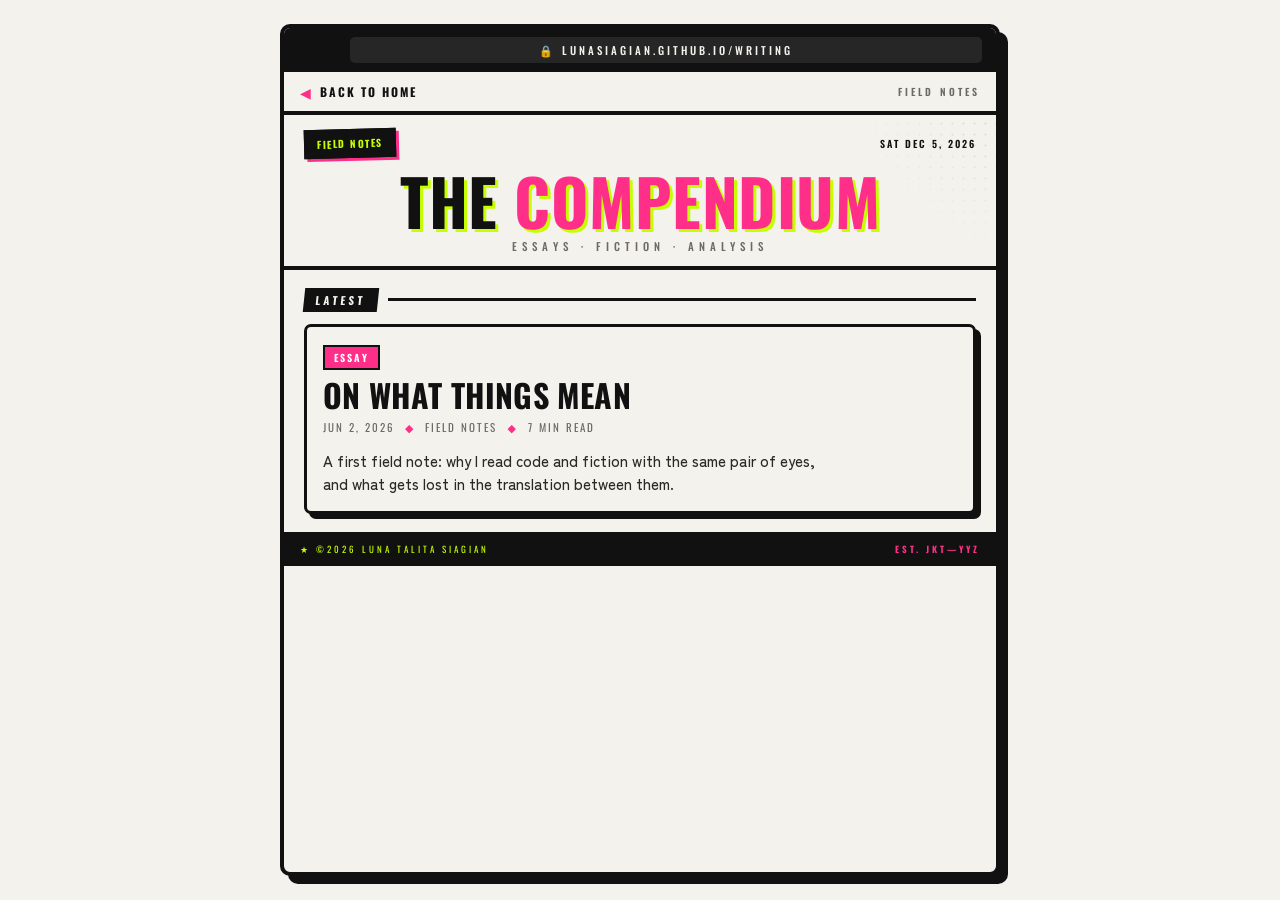
==== commit 3999a547: "note: fix the glitch container" ====
--- a/writing/index.html
+++ b/writing/index.html
@@ -9,8 +9,9 @@
 <link rel="preconnect" href="https://fonts.gstatic.com" crossorigin>
 <link href="https://fonts.googleapis.com/css2?family=Oswald:wght@400;500;600;700&family=Zen+Kaku+Gothic+New:wght@400;500;700;900&display=swap" rel="stylesheet">
 <link rel="stylesheet" href="writing.css">
+<link rel="stylesheet" href="../assets/fx.css">
 </head>
-<body>
+<body data-fx>
   <main class="page">
 
     <div class="chrome">
@@ -24,26 +25,18 @@
 
     <div class="subnav">
       <a class="back" href="../index.html"><span class="arr">&#9664;</span> BACK TO HOME</a>
-      <span class="crumb">IX &middot; THE HERMIT</span>
+      <span class="crumb">FIELD NOTES</span>
     </div>
 
     <!-- ===================== MASTHEAD ===================== -->
     <div class="masthead">
       <div class="halftone"></div>
-      <div class="ed-row">
-        <span>VOL. I <span class="dot">&middot;</span> NO. 1</span>
-        <span id="ed-date">&mdash; &mdash;</span>
-        <span>NEW ERIDU EDITION <span class="dot">&middot;</span> &yen;80</span>
+      <div class="status">
+        <span class="sticker">FIELD NOTES</span>
+        <span class="date" id="ed-date">&mdash;</span>
       </div>
       <div class="nameplate">THE&nbsp;<span class="neon">COMPENDIUM</span></div>
       <div class="tagline">ESSAYS &middot; FICTION &middot; ANALYSIS</div>
-    </div>
-    <div class="rule2"></div>
-
-    <!-- broadcast strip -->
-    <div class="broadcast">
-      <span class="live">ON AIR</span>
-      <div class="ticker"><span>ESSAYS &middot; FICTION &middot; ANALYSIS &middot; ON LANGUAGE, CODE &amp; MEANING &middot; I EXPLORE WHAT THINGS MEAN &mdash; THROUGH CODE, THROUGH FICTION &middot;&nbsp;</span></div>
     </div>
 
     <!-- ===================== FRONT PAGE ===================== -->
@@ -58,7 +51,7 @@
            =========================================================== -->
 
       <a class="story" href="on-what-things-mean.html">
-        <span class="kicker">THE MOON</span>
+        <span class="kicker">ESSAY</span>
         <div class="head">On What Things Mean</div>
         <div class="dateline">
           <span>JUN 2, 2026</span><span class="sep">&#9670;</span>
@@ -72,11 +65,12 @@
 
     <footer>
       <span class="left">&#9733; &copy;2026 LUNA TALITA SIAGIAN</span>
-      <span class="right">MEMENTO MORI</span>
+      <span class="right">EST. JKT&mdash;YYZ</span>
     </footer>
 
   </main>
 
+<script src="../assets/fx.js"></script>
 <script>
   /* live dateline in the masthead edition row */
   (function(){
--- a/writing/writing.css
+++ b/writing/writing.css
@@ -1,165 +1,152 @@
 /* ============================================================
-   Luna Talita Siagian — Writing
-   Shared stylesheet for the essay index + all essay pages.
-   ZZZ comic-zine + 80s Hong Kong / Tokyo broadcast-newsprint.
-   Ink-on-cream newsprint, neon spot colour, condensed tabloid
-   headlines (Oswald), Tokyo-gothic body (Zen Kaku Gothic New).
+   Luna Talita Siagian — Writing  ·  THE COMPENDIUM / FIELD NOTES
+   New Eridu Pop: bone + heavy black ink, acid-lime + magenta,
+   halftone, stickers, hard offset shadows, comic-pop energy.
+   Matches the home page. Condensed display = Oswald,
+   reading body = Zen Kaku Gothic New. Mobile-first.
+   No texture behind running text (legibility first).
    Edit ONCE here; every essay updates.
    ============================================================ */
 
 :root{
-  --pink:#EF2D7E;
-  --cyan:#16E0E0;
-  --yellow:#F5E000;
-  --cream:#ECE6D6;
+  --bone:#F4F2EC;
+  --paper2:#E9E5D8;
   --ink:#111111;
-  --muted:#5F5E5A;
-  --news:#E4DDC9;            /* slightly warmer newsprint panel */
-  --disp:'Oswald',sans-serif;
+  --lime:#C6FF00;
+  --mag:#FF2E88;
+  --muted:#6b6a63;
+  --disp:'Oswald',system-ui,sans-serif;
   --body:'Zen Kaku Gothic New',system-ui,sans-serif;
+  --fx-cyan:#C6FF00;--fx-lime:#C6FF00;--fx-mag:#FF2E88;
 }
 *{margin:0;padding:0;box-sizing:border-box;}
+html{-webkit-text-size-adjust:100%;}
 body{
-  background:var(--cream);
+  background:var(--bone);
   font-family:var(--body);
   color:var(--ink);
   min-height:100vh;
   display:flex;
   justify-content:center;
-  padding:24px 16px;
+  padding:12px;
 }
 .page{
   width:100%;
   max-width:720px;
-  background:var(--cream);
+  background:var(--bone);
   border:4px solid var(--ink);
-  border-radius:18px;
+  border-radius:10px;
   overflow:hidden;
-  /* faint newsprint grain */
-  background-image:radial-gradient(var(--ink) 0.5px, transparent 0.6px);
-  background-size:5px 5px;
-  background-blend-mode:normal;
+  box-shadow:8px 8px 0 var(--ink);
 }
-.page{background-color:var(--cream);}
 
-/* browser-chrome bar (matches homepage) */
-.chrome{background:var(--ink);display:flex;align-items:center;gap:10px;padding:10px 16px;}
-.dots{display:flex;gap:5px;}
+/* device top bar */
+.chrome{background:var(--ink);display:flex;align-items:center;gap:10px;padding:9px 14px;}
+.dots{display:flex;gap:6px;}
 .dots span{width:10px;height:10px;border-radius:50%;display:block;}
-.urlbar{flex:1;background:#2a2a2a;border-radius:20px;text-align:center;color:var(--cream);font-size:13px;letter-spacing:2px;padding:5px 0;font-weight:500;font-family:var(--disp);}
+.urlbar{flex:1;background:#262626;border-radius:5px;text-align:center;color:var(--bone);font-size:11px;letter-spacing:3px;padding:5px 0;font-weight:500;font-family:var(--disp);}
 
-/* return / breadcrumb bar */
-.subnav{display:flex;align-items:center;justify-content:space-between;padding:10px 20px;border-bottom:2px solid var(--ink);flex-wrap:wrap;gap:8px;font-family:var(--disp);}
-.subnav .back{display:inline-flex;align-items:center;gap:7px;text-decoration:none;color:var(--ink);font-weight:600;font-size:13px;letter-spacing:2px;text-transform:uppercase;transition:transform .1s ease;}
+/* return / breadcrumb */
+.subnav{display:flex;align-items:center;justify-content:space-between;padding:9px 16px;border-bottom:4px solid var(--ink);flex-wrap:wrap;gap:8px;font-family:var(--disp);}
+.subnav .back{display:inline-flex;align-items:center;gap:7px;text-decoration:none;color:var(--ink);font-weight:700;font-size:12px;letter-spacing:2px;text-transform:uppercase;}
+.subnav .back .arr{color:var(--mag);font-size:14px;}
 .subnav .back:hover{transform:translateX(-3px);}
-.subnav .back .arr{color:var(--pink);font-size:15px;}
-.subnav .crumb{font-size:11px;letter-spacing:3px;font-weight:500;color:var(--muted);text-transform:uppercase;}
+.subnav .crumb{font-size:10px;letter-spacing:3px;font-weight:600;color:var(--muted);text-transform:uppercase;}
 
-/* ===================== MASTHEAD (newspaper nameplate) ===================== */
-.masthead{position:relative;padding:14px 20px 0;overflow:hidden;}
-.masthead .halftone{position:absolute;inset:0;background-image:radial-gradient(var(--ink) 1.2px,transparent 1.2px);background-size:10px 10px;opacity:0.08;pointer-events:none;}
-.ed-row{position:relative;display:flex;align-items:center;justify-content:space-between;gap:8px;flex-wrap:wrap;
-  font-family:var(--disp);font-size:10px;letter-spacing:2px;text-transform:uppercase;font-weight:500;color:var(--ink);
-  padding-bottom:8px;border-bottom:1px solid var(--ink);}
-.ed-row .dot{color:var(--pink);}
+/* ===================== MASTHEAD ===================== */
+.masthead{position:relative;padding:14px 16px 12px;overflow:hidden;border-bottom:4px solid var(--ink);}
+.masthead .halftone{position:absolute;right:-30px;top:-30px;width:200px;height:160px;
+  background-image:radial-gradient(var(--ink) 1.3px,transparent 1.4px);background-size:11px 11px;opacity:0.10;
+  -webkit-mask:radial-gradient(circle at top right,#000,transparent 70%);mask:radial-gradient(circle at top right,#000,transparent 70%);pointer-events:none;}
+.status{position:relative;display:flex;align-items:center;justify-content:space-between;gap:8px;flex-wrap:wrap;margin-bottom:14px;font-family:var(--disp);}
+.sticker{display:inline-block;font-size:10px;font-weight:700;letter-spacing:1.5px;text-transform:uppercase;
+  background:var(--ink);color:var(--lime);padding:5px 11px;border:2px solid var(--ink);transform:rotate(-1.5deg);box-shadow:3px 3px 0 var(--mag);}
+.status .date{font-size:10px;letter-spacing:2px;font-weight:600;color:var(--ink);text-transform:uppercase;}
 .nameplate{position:relative;text-align:center;font-family:var(--disp);font-weight:700;text-transform:uppercase;
-  font-size:62px;line-height:0.92;letter-spacing:1px;margin:12px 0 8px;color:var(--ink);}
-.nameplate .neon{color:var(--pink);}
-.tagline{position:relative;text-align:center;font-family:var(--disp);font-weight:400;font-size:12px;letter-spacing:5px;
-  text-transform:uppercase;color:var(--muted);padding-bottom:12px;}
-/* classic double rule */
-.rule2{height:0;border-top:4px solid var(--ink);position:relative;margin:0 20px;}
-.rule2::after{content:"";position:absolute;left:0;right:0;top:3px;border-top:1px solid var(--ink);}
+  font-size:clamp(40px,12.5vw,64px);line-height:0.9;letter-spacing:0.5px;color:var(--ink);text-shadow:3px 3px 0 var(--lime);}
+.nameplate .neon{color:var(--mag);}
+.tagline{position:relative;text-align:center;font-family:var(--disp);font-weight:500;font-size:11px;letter-spacing:5px;
+  text-transform:uppercase;color:var(--muted);margin-top:8px;}
 
-/* broadcast strip under masthead */
-.broadcast{display:flex;align-items:center;gap:0;border-bottom:2px solid var(--ink);font-family:var(--disp);}
-.broadcast .live{background:var(--pink);color:#fff;font-size:11px;font-weight:600;letter-spacing:2px;padding:6px 12px;display:flex;align-items:center;gap:7px;text-transform:uppercase;}
-.broadcast .live::before{content:"";width:7px;height:7px;border-radius:50%;background:#fff;animation:blink 1.6s ease-in-out infinite;}
-.broadcast .ticker{flex:1;overflow:hidden;white-space:nowrap;padding:6px 0;}
-.broadcast .ticker span{display:inline-block;font-size:11px;letter-spacing:3px;text-transform:uppercase;color:var(--ink);font-weight:500;padding-left:100%;animation:marquee 18s linear infinite;}
+/* BREAKING NEWS ticker (kept as a pop element) */
+.broadcast{margin:14px 16px 4px;background:var(--ink);border:3px solid var(--ink);border-radius:5px;overflow:hidden;font-family:var(--disp);display:flex;align-items:stretch;box-shadow:4px 4px 0 var(--mag);}
+.broadcast .breaking{background:var(--mag);color:#fff;font-size:11px;font-weight:700;letter-spacing:1.5px;display:flex;align-items:center;padding:7px 12px;text-transform:uppercase;white-space:nowrap;}
+.broadcast .ticker{flex:1;overflow:hidden;white-space:nowrap;padding:7px 0;}
+.broadcast .ticker span{display:inline-block;font-size:12px;letter-spacing:2px;text-transform:uppercase;color:var(--bone);font-weight:600;padding-left:100%;animation:marquee 20s linear infinite;}
 
-/* ===================== FRONT PAGE (essay index list) ===================== */
-.frontpage{padding:4px 20px 8px;}
-.section-tag{display:flex;align-items:center;gap:10px;margin:16px 0 4px;font-family:var(--disp);}
-.section-tag .t{background:var(--ink);color:var(--cream);font-size:11px;letter-spacing:3px;font-weight:600;padding:3px 12px;text-transform:uppercase;}
-.section-tag .ln{flex:1;height:2px;background:var(--ink);}
+/* ===================== FRONT PAGE (essay list) ===================== */
+.frontpage{padding:10px 16px 6px;}
+.section-tag{display:flex;align-items:center;gap:10px;margin:8px 0 12px;font-family:var(--disp);}
+.section-tag .t{background:var(--ink);color:var(--bone);font-size:11px;letter-spacing:3px;font-weight:700;padding:4px 12px;text-transform:uppercase;transform:skewX(-6deg);}
+.section-tag .ln{flex:1;height:3px;background:var(--ink);}
 
-.story{position:relative;display:block;text-decoration:none;color:var(--ink);padding:16px 0;border-top:2px solid var(--ink);transition:background .12s ease,padding-left .12s ease;}
-.story:first-of-type{border-top:none;}
-.story:hover{background:rgba(239,45,126,0.06);padding-left:10px;}
-.story::before{content:"\25B6";position:absolute;left:-4px;top:18px;color:var(--pink);font-size:14px;opacity:0;transform:translateX(-6px);transition:opacity .12s,transform .12s;}
-.story:hover::before{opacity:1;transform:translateX(0);}
-.story .kicker{display:inline-block;font-family:var(--disp);font-size:10px;font-weight:600;letter-spacing:2px;text-transform:uppercase;color:#fff;background:var(--pink);padding:2px 8px;margin-bottom:8px;}
-.story .head{font-family:var(--disp);font-weight:700;text-transform:uppercase;font-size:30px;line-height:0.98;letter-spacing:0.2px;}
-.story:hover .head{color:var(--pink);}
-.story .dateline{font-family:var(--disp);font-size:11px;letter-spacing:2px;text-transform:uppercase;color:var(--muted);margin:8px 0;display:flex;gap:10px;flex-wrap:wrap;}
-.story .dateline .sep{color:var(--pink);}
-.story .dek{font-family:var(--body);font-size:15px;line-height:1.55;color:#33322f;max-width:60ch;}
+.story{position:relative;display:block;text-decoration:none;color:var(--ink);
+  border:3px solid var(--ink);border-radius:7px;padding:16px 16px;margin-bottom:12px;background:var(--bone);
+  box-shadow:5px 5px 0 var(--ink);transition:transform .12s ease,box-shadow .12s ease,background .12s;}
+.story:hover,.story:focus-visible{transform:translate(-2px,-2px);box-shadow:7px 7px 0 var(--mag);background:#fff;outline:none;}
+.story::before{content:"\25B6";position:absolute;left:-2px;top:18px;color:var(--mag);font-size:14px;opacity:0;transform:translateX(-10px);transition:opacity .12s,transform .12s;}
+.story:hover::before,.story:focus-visible::before{opacity:1;transform:translateX(-14px);}
+.story .kicker{display:inline-block;font-family:var(--disp);font-size:10px;font-weight:700;letter-spacing:2px;text-transform:uppercase;color:#fff;background:var(--mag);padding:3px 9px;margin-bottom:9px;border:2px solid var(--ink);}
+.story .head{font-family:var(--disp);font-weight:700;text-transform:uppercase;font-size:clamp(24px,7vw,32px);line-height:0.98;letter-spacing:0.2px;}
+.story:hover .head{color:var(--mag);}
+.story .dateline{font-family:var(--disp);font-size:11px;letter-spacing:2px;text-transform:uppercase;color:var(--muted);margin:9px 0;display:flex;gap:10px;flex-wrap:wrap;}
+.story .dateline .sep{color:var(--mag);}
+.story .dek{font-family:var(--body);font-size:15px;line-height:1.55;color:#2a2926;max-width:62ch;}
 
 /* ===================== ARTICLE ===================== */
 .article{padding:0;}
-.art-head{position:relative;padding:18px 20px 0;}
-.art-head .halftone{position:absolute;inset:0;background-image:radial-gradient(var(--ink) 1.2px,transparent 1.2px);background-size:10px 10px;opacity:0.08;pointer-events:none;}
-.art-head .kicker{position:relative;display:inline-block;font-family:var(--disp);font-size:11px;font-weight:600;letter-spacing:2px;text-transform:uppercase;color:var(--yellow);background:var(--ink);padding:3px 10px;}
-.headline{position:relative;font-family:var(--disp);font-weight:700;text-transform:uppercase;font-size:52px;line-height:0.94;letter-spacing:0.3px;margin:12px 0 12px;color:var(--ink);}
-.byline{position:relative;display:flex;align-items:center;gap:12px;flex-wrap:wrap;font-family:var(--disp);font-size:11px;letter-spacing:2px;text-transform:uppercase;color:var(--muted);padding:10px 0;border-top:2px solid var(--ink);border-bottom:1px solid var(--ink);}
-.byline .by{color:var(--ink);font-weight:600;}
-.byline .sep{color:var(--pink);}
-.dek{position:relative;font-family:var(--body);font-weight:500;font-size:18px;line-height:1.5;color:#2a2926;margin:14px 0 0;max-width:62ch;}
+.art-head{position:relative;padding:16px 16px 0;overflow:hidden;}
+.art-head .halftone{position:absolute;right:-20px;top:-20px;width:130px;height:130px;
+  background-image:radial-gradient(var(--ink) 1.3px,transparent 1.4px);background-size:10px 10px;opacity:0.10;
+  -webkit-mask:radial-gradient(circle at top right,#000,transparent 70%);mask:radial-gradient(circle at top right,#000,transparent 70%);pointer-events:none;}
+.art-head .kicker{position:relative;display:inline-block;font-family:var(--disp);font-size:11px;font-weight:700;letter-spacing:2px;text-transform:uppercase;color:#fff;background:var(--mag);padding:4px 11px;border:2px solid var(--ink);box-shadow:3px 3px 0 var(--lime);transform:rotate(-1.5deg);}
+.headline{position:relative;font-family:var(--disp);font-weight:700;text-transform:uppercase;font-size:clamp(32px,9.5vw,52px);line-height:0.94;letter-spacing:0.3px;margin:16px 0 12px;color:var(--ink);text-shadow:3px 3px 0 var(--lime);}
+.byline{position:relative;display:flex;align-items:center;gap:10px;flex-wrap:wrap;font-family:var(--disp);font-size:11px;letter-spacing:2px;text-transform:uppercase;color:var(--muted);padding:10px 0;border-top:3px solid var(--ink);border-bottom:3px solid var(--ink);}
+.byline .by{color:var(--ink);font-weight:700;}
+.byline .sep{color:var(--mag);}
+.dek{position:relative;font-family:var(--body);font-weight:500;font-size:clamp(16px,4.4vw,18px);line-height:1.5;color:#2a2926;margin:14px 0 0;max-width:62ch;}
 
-/* CRT broadcast lower-third */
-.lowerthird{position:relative;margin:16px 20px 0;background:var(--ink);color:var(--cream);display:flex;align-items:center;gap:12px;
-  padding:9px 14px;font-family:var(--disp);overflow:hidden;}
-.lowerthird::after{content:"";position:absolute;inset:0;pointer-events:none;
-  background:repeating-linear-gradient(to bottom, rgba(255,255,255,0.05) 0 1px, transparent 1px 3px);}
-.lowerthird .ch{background:var(--cyan);color:#06343a;font-size:11px;font-weight:600;letter-spacing:2px;padding:3px 9px;text-transform:uppercase;}
-.lowerthird .cap{font-size:11px;letter-spacing:3px;text-transform:uppercase;color:var(--cream);}
-.lowerthird .rec{margin-left:auto;display:flex;align-items:center;gap:7px;font-size:10px;letter-spacing:2px;color:var(--pink);}
-.lowerthird .rec::before{content:"";width:7px;height:7px;border-radius:50%;background:var(--pink);animation:blink 1.6s ease-in-out infinite;}
-
-/* body — Tokyo-gothic, readable long-form */
-.body{padding:18px 28px 28px;font-family:var(--body);font-size:17px;line-height:1.78;color:#1c1c1a;}
+/* body — clean bone, Tokyo-gothic, no texture behind text */
+.body{position:relative;padding:18px 20px 26px;font-family:var(--body);font-size:clamp(16px,4.4vw,17px);line-height:1.78;color:#15140f;}
 .body > *{max-width:62ch;margin-left:auto;margin-right:auto;}
 .body p{margin:0 0 1.15em;}
-.body > p:first-of-type::first-letter{float:left;font-family:var(--disp);font-weight:700;font-size:62px;line-height:0.72;padding:6px 10px 0 0;color:var(--pink);}
-.body h2{font-family:var(--disp);font-weight:700;text-transform:uppercase;font-size:24px;letter-spacing:0.4px;margin:1.7em auto 0.5em;line-height:1.1;border-bottom:2px solid var(--ink);padding-bottom:6px;}
+.body > p:first-of-type::first-letter{float:left;font-family:var(--disp);font-weight:700;font-size:62px;line-height:0.72;padding:6px 12px 0 0;color:var(--mag);text-shadow:3px 3px 0 var(--lime);}
+.body h2{font-family:var(--disp);font-weight:700;text-transform:uppercase;font-size:clamp(20px,6vw,24px);letter-spacing:0.4px;margin:1.7em auto 0.5em;line-height:1.1;}
+.body h2 span,.body h2{display:block;}
+.body h2{border-bottom:4px solid var(--ink);padding-bottom:6px;}
 .body h3{font-family:var(--disp);font-weight:600;text-transform:uppercase;font-size:16px;letter-spacing:1px;margin:1.4em auto 0.4em;}
-.body a{color:var(--ink);text-decoration:underline;text-decoration-color:var(--pink);text-decoration-thickness:2px;text-underline-offset:2px;}
-.body a:hover{background:var(--yellow);}
-.body blockquote{font-family:var(--disp);font-weight:500;text-transform:uppercase;font-size:21px;line-height:1.25;letter-spacing:0.3px;
-  border-top:3px solid var(--ink);border-bottom:3px solid var(--ink);padding:16px 0;margin:1.6em auto;color:var(--ink);max-width:54ch;}
+.body a{color:var(--ink);text-decoration:underline;text-decoration-color:var(--mag);text-decoration-thickness:2px;text-underline-offset:2px;}
+.body a:hover{background:var(--lime);}
+.body blockquote{font-family:var(--disp);font-weight:600;text-transform:uppercase;font-size:clamp(18px,5.4vw,22px);line-height:1.2;letter-spacing:0.3px;
+  border:3px solid var(--ink);background:var(--bone);box-shadow:5px 5px 0 var(--lime);padding:16px 18px;margin:1.7em auto;color:var(--ink);max-width:54ch;}
 .body em{font-style:italic;}
 .body strong{font-weight:700;}
-.body hr{border:none;border-top:3px double var(--ink);max-width:140px;margin:2em auto;}
-.body code{font-family:ui-monospace,Menlo,Consolas,monospace;font-size:0.85em;background:var(--ink);color:var(--cream);padding:1px 6px;border-radius:4px;}
+.body hr{border:none;border-top:4px solid var(--ink);max-width:120px;margin:2em auto;}
+.body code{font-family:ui-monospace,Menlo,Consolas,monospace;font-size:0.85em;background:var(--ink);color:var(--bone);padding:1px 6px;border-radius:4px;}
 .body ul,.body ol{margin:0 auto 1.15em;padding-left:1.3em;}
 .body li{margin-bottom:0.45em;}
 .body figure{margin:1.6em auto;}
-.body figure img{max-width:100%;border:3px solid var(--ink);display:block;}
-.body figcaption{font-family:var(--disp);font-size:11px;letter-spacing:1px;text-transform:uppercase;color:var(--muted);margin-top:8px;text-align:center;}
+.body figure img{max-width:100%;border:3px solid var(--ink);box-shadow:5px 5px 0 var(--ink);display:block;}
+.body figcaption{font-family:var(--disp);font-size:11px;letter-spacing:1px;text-transform:uppercase;color:var(--muted);margin-top:10px;text-align:center;}
 
 /* essay footer */
-.essay-foot{margin:22px 28px;border-top:3px double var(--ink);padding-top:18px;display:flex;align-items:center;justify-content:space-between;flex-wrap:wrap;gap:12px;font-family:var(--disp);}
-.essay-foot .substack{text-decoration:none;font-weight:600;font-size:12px;letter-spacing:2px;text-transform:uppercase;color:var(--ink);border:3px solid var(--ink);padding:6px 14px;box-shadow:4px 4px 0 var(--pink);transition:transform .1s ease;}
+.essay-foot{margin:22px 20px;border-top:4px solid var(--ink);padding-top:18px;display:flex;align-items:center;justify-content:space-between;flex-wrap:wrap;gap:12px;font-family:var(--disp);}
+.essay-foot .substack{text-decoration:none;font-weight:700;font-size:12px;letter-spacing:2px;text-transform:uppercase;color:var(--ink);border:3px solid var(--ink);padding:7px 14px;box-shadow:4px 4px 0 var(--mag);transition:transform .1s ease;}
 .essay-foot .substack:hover{transform:translate(-1px,-1px);}
-.essay-foot .more{text-decoration:none;font-weight:500;font-size:12px;letter-spacing:2px;text-transform:uppercase;color:var(--muted);}
+.essay-foot .more{text-decoration:none;font-weight:600;font-size:12px;letter-spacing:2px;text-transform:uppercase;color:var(--muted);}
 .essay-foot .more:hover{color:var(--ink);}
 
-/* footer (matches homepage) */
-footer{display:flex;align-items:center;justify-content:space-between;background:var(--ink);padding:9px 18px;flex-wrap:wrap;gap:8px;font-family:var(--disp);}
-footer .left{color:var(--cyan);font-size:10px;letter-spacing:3px;text-transform:uppercase;}
-footer .right{color:var(--pink);font-size:10px;letter-spacing:4px;font-weight:600;text-transform:uppercase;}
+footer{display:flex;align-items:center;justify-content:space-between;background:var(--ink);padding:10px 16px;flex-wrap:wrap;gap:8px;font-family:var(--disp);}
+footer .left{color:var(--lime);font-size:9px;letter-spacing:3px;text-transform:uppercase;}
+footer .right{color:var(--mag);font-size:9px;letter-spacing:3px;font-weight:700;text-transform:uppercase;}
 
-@keyframes blink{0%,100%{opacity:1;}50%{opacity:.2;}}
 @keyframes marquee{to{transform:translateX(-100%);}}
 
-@media (max-width:520px){
-  .nameplate{font-size:40px;}
-  .headline{font-size:34px;}
-  .story .head{font-size:24px;}
-  .body{padding:16px 18px 24px;font-size:16px;}
+@media (min-width:560px){
+  body{padding:24px 16px;}
+  .masthead,.frontpage{padding-left:20px;padding-right:20px;}
+  .art-head{padding-left:20px;padding-right:20px;}
 }
 @media (prefers-reduced-motion:reduce){
   .broadcast .ticker span{animation:none;padding-left:12px;}
-  .broadcast .live::before,.lowerthird .rec::before{animation:none;}
 }
--- a/assets/fx.css
+++ b/assets/fx.css
@@ -0,0 +1,43 @@
+/* ============================================================
+   Shared FX layer — boot sweep, channel-switch transition,
+   CRT scanline/vignette overlays. Used by every page.
+   All motion is gated behind prefers-reduced-motion.
+   Neon (ZZZ acid): lime #C6FF00 · magenta #FF2E88 · cyan #00E5FF
+   ============================================================ */
+
+/* full-viewport CRT overlay (scanlines + vignette). Decorative, never blocks input. */
+#fx-crt{position:fixed;inset:0;z-index:9000;pointer-events:none;}
+#fx-crt::before{content:"";position:absolute;inset:0;
+  background:repeating-linear-gradient(to bottom, rgba(0,0,0,0.16) 0 1px, transparent 1px 3px);
+  mix-blend-mode:multiply;opacity:.55;}
+#fx-crt::after{content:"";position:absolute;inset:0;
+  box-shadow:inset 0 0 140px rgba(0,0,0,0.55);
+  background:radial-gradient(120% 120% at 50% 50%, transparent 60%, rgba(0,0,0,0.35) 100%);}
+
+/* transition veil — LIGHT pop swipe (lime + magenta panels). Never a black screen. */
+#fx-veil{position:fixed;inset:0;z-index:9500;pointer-events:none;overflow:hidden;background:transparent;}
+#fx-veil .bar,#fx-veil .glitch{position:absolute;inset:-25% -45%;transform:translateX(-160%) skewX(-12deg);opacity:0;will-change:transform;}
+#fx-veil .bar{background:var(--fx-mag,#FF2E88);}       /* leading panel */
+#fx-veil .glitch{background:var(--fx-lime,#C6FF00);}    /* trailing panel */
+#fx-veil .label{display:none;}                          /* no TV label */
+
+/* swipe diagonally across and off — quick, light */
+@keyframes fxSwipe{
+  0%  {transform:translateX(-160%) skewX(-12deg);}
+  50% {transform:translateX(0)      skewX(-12deg);}
+  100%{transform:translateX(160%)   skewX(-12deg);}
+}
+
+/* BOOT (home, once per session): a quick pop swipe-in */
+#fx-veil.boot .bar{opacity:1;animation:fxSwipe .62s cubic-bezier(.7,0,.25,1) forwards;}
+#fx-veil.boot .glitch{opacity:1;animation:fxSwipe .62s cubic-bezier(.7,0,.25,1) .09s forwards;}
+
+/* WIPE (navigation): same swipe to mask the page cut */
+#fx-veil.wipe .bar{opacity:1;animation:fxSwipe .5s cubic-bezier(.7,0,.25,1) forwards;}
+#fx-veil.wipe .glitch{opacity:1;animation:fxSwipe .5s cubic-bezier(.7,0,.25,1) .08s forwards;}
+
+@media (prefers-reduced-motion:reduce){
+  #fx-crt::before{animation:none;}
+  #fx-veil,#fx-veil *{animation:none !important;}
+  #fx-veil{display:none;}
+}
